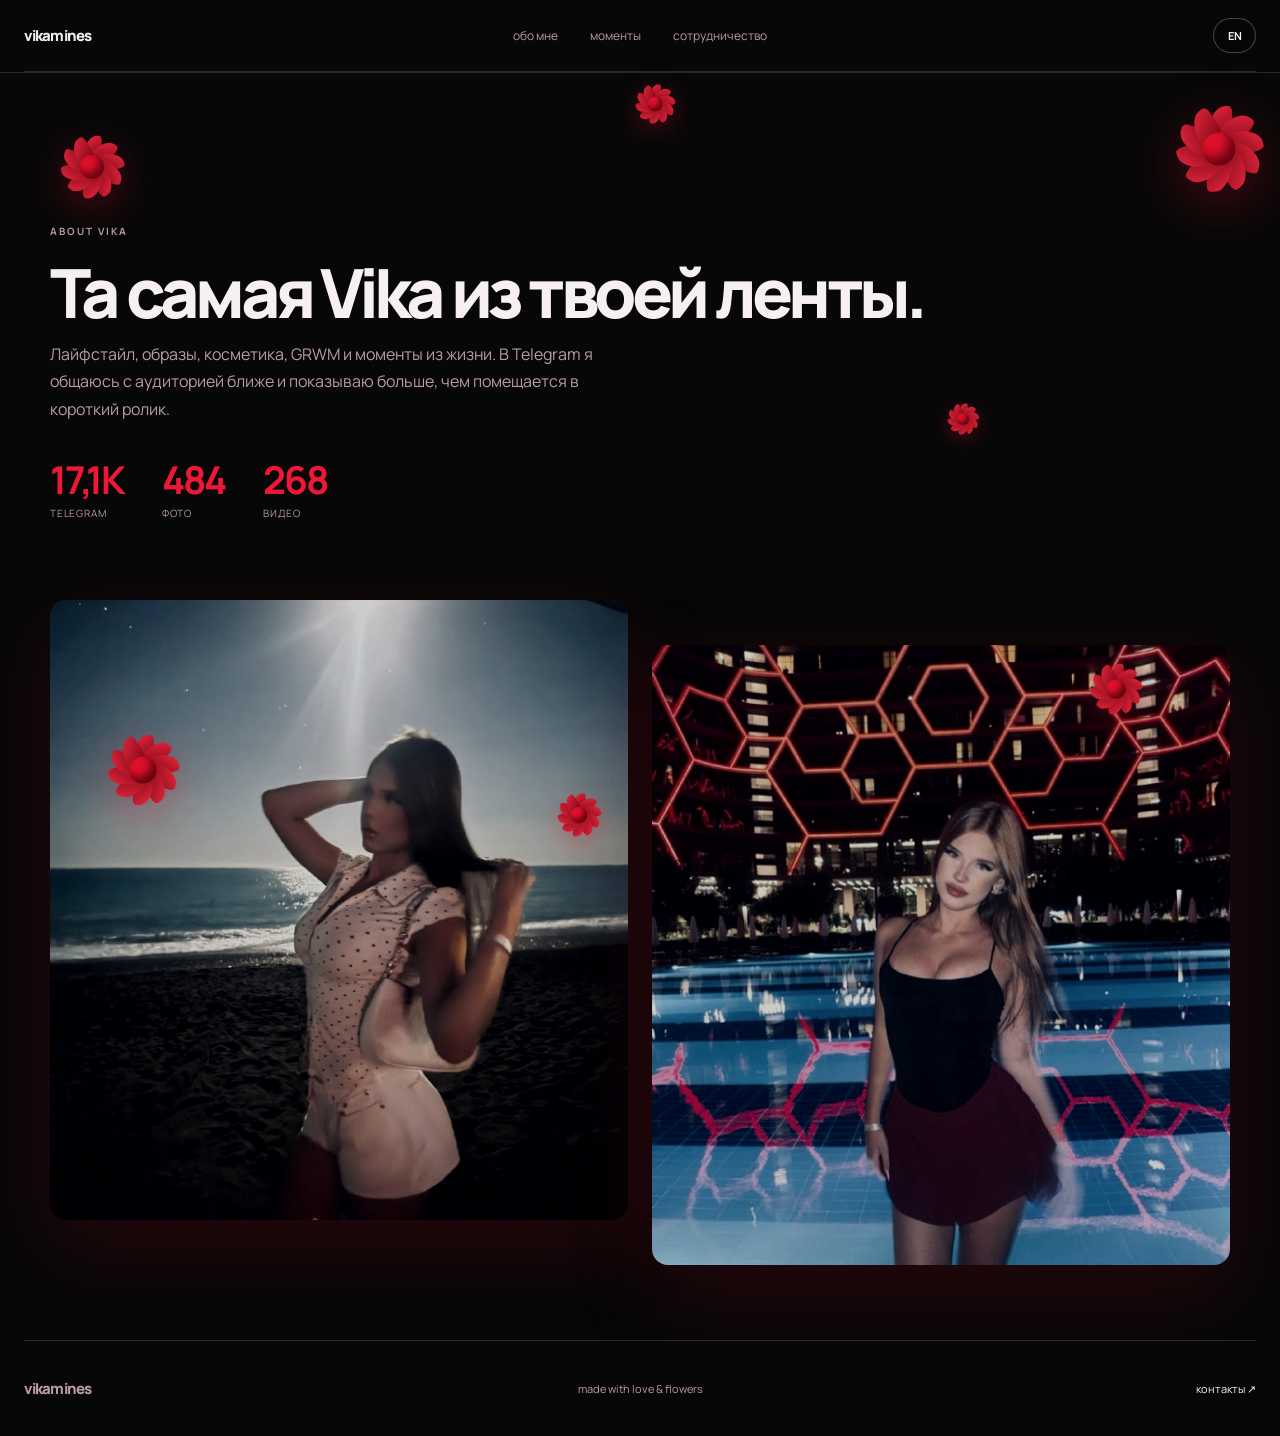
==== about.html @ ca3f32da "Add files via upload" ====
<!doctype html><html lang="ru"><head><meta charset="utf-8"><meta name="viewport" content="width=device-width,initial-scale=1"><title>Обо мне | Vikamines</title><link rel="icon" href="favicon.jpg"><link rel="stylesheet" href="styles.css"></head><body>
<div class="flowers" aria-hidden="true"></div><div class="page-header"><header class="site-header"><a class="logo" href="index.html">vikamines</a><nav><a href="about.html">обо мне</a><a href="portfolio.html">моменты</a><a href="services.html">сотрудничество</a></nav><button class="lang-button" type="button" data-lang-toggle>EN</button></header></div>
<main class="page-main"><section class="page-hero reveal"><p class="eyebrow">about vika</p><h1 data-ru="Та самая Vika из твоей ленты." data-en="The Vika from your feed.">Та самая Vika из твоей ленты.</h1><p data-ru="Лайфстайл, образы, косметика, GRWM и моменты из жизни. В Telegram я общаюсь с аудиторией ближе и показываю больше, чем помещается в короткий ролик." data-en="Lifestyle, looks, beauty, GRWM and everyday moments. Telegram is where I stay closer to my audience and share more than fits into a short video.">Лайфстайл, образы, косметика, GRWM и моменты из жизни. В Telegram я общаюсь с аудиторией ближе и показываю больше, чем помещается в короткий ролик.</p><div class="stats"><div><strong>17,1K</strong><span>Telegram</span></div><div><strong>484</strong><span>фото</span></div><div><strong>268</strong><span>видео</span></div></div></section>
<section class="page-grid"><figure class="photo reveal"><img src="assets/images/vika-2.jpg" alt="Vikamines у моря"></figure><figure class="photo reveal"><img src="assets/images/vika-6.jpg" alt="Vikamines у бассейна"></figure></section></main>
<footer><a class="logo" href="index.html">vikamines</a><span>made with love &amp; flowers</span><a href="contact.html">контакты ↗</a></footer><script src="lang.js" defer></script><script src="motion.js" defer></script></body></html>
---- styles.css ----
@import url('https://fonts.googleapis.com/css2?family=Manrope:wght@400;500;600;700;800&display=swap');

:root { --ink:#f7f0f2; --muted:#b99ca3; --paper:#070707; --soft:#21070c; --pink:#d20d27; --deep:#ed1836; --line:rgba(255,255,255,.14); --ease:cubic-bezier(.16,1,.3,1); }
* { box-sizing:border-box; }
html { scroll-behavior:smooth; background:var(--paper); }
body { margin:0; overflow-x:hidden; color:var(--ink); background:var(--paper); font-family:Manrope,Arial,sans-serif; }
a { color:inherit; text-decoration:none; }
img { width:100%; height:100%; display:block; object-fit:cover; }
.site-header,footer { width:min(1380px,calc(100% - 48px)); margin:auto; display:grid; grid-template-columns:1fr auto 1fr; align-items:center; }
.site-header { position:absolute; z-index:20; left:50%; translate:-50% 0; height:72px; border-bottom:1px solid var(--line); }
.logo { font-size:15px; font-weight:800; letter-spacing:-.06em; }
nav { display:flex; gap:32px; color:var(--muted); font-size:12px; }
nav a,.lang-button { transition:color .2s,transform .2s var(--ease); }
.lang-button { justify-self:end; min-width:43px; padding:9px 12px; border:1px solid rgba(255,255,255,.25); border-radius:999px; color:var(--ink); background:rgba(7,7,7,.62); font:700 11px Manrope; cursor:pointer; }
.hero { position:relative; min-height:100dvh; display:grid; grid-template-columns:1.05fr .95fr; align-items:center; gap:5vw; padding:72px max(24px,calc((100vw - 1380px)/2)) 0; overflow:hidden; background:radial-gradient(circle at 76% 42%,#320710 0, #10080a 31%, #070707 67%); }
.hero::before { content:""; position:absolute; inset:0; opacity:.34; background-image:repeating-linear-gradient(105deg,transparent 0 38px,rgba(255,255,255,.02) 39px 40px); }
.hero-copy { position:relative; z-index:3; }
.eyebrow { margin:0 0 20px; color:var(--deep); font-size:10px; font-weight:700; letter-spacing:.2em; text-transform:uppercase; }
h1,h2,blockquote { text-wrap:balance; }
h1 { margin:0; font-size:clamp(4rem,10vw,9.5rem); line-height:.8; letter-spacing:-.09em; font-weight:800; }
.kinetic-title span { display:inline-block; opacity:0; transform:translateY(70%) rotate(5deg); animation:letter-in .85s var(--ease) forwards; animation-delay:calc(var(--i)*55ms + 100ms); }
.lead { max-width:380px; margin:28px 0 0; color:var(--muted); font-size:clamp(1rem,1.5vw,1.25rem); line-height:1.45; }
.hero-actions { display:flex; align-items:center; gap:25px; margin-top:32px; }
.button { display:inline-flex; min-height:50px; align-items:center; padding:0 24px; border-radius:999px; color:#fff; background:#d20d27; box-shadow:0 15px 40px rgba(210,13,39,.25); font-size:13px; font-weight:700; transition:transform .2s var(--ease),background .2s; }
.text-link,.line-link { font-size:13px; }
.hero-collage { position:relative; z-index:2; width:min(35vw,510px); height:min(78vh,700px); justify-self:end; transform:translate3d(var(--px,0),var(--py,0),0); transition:transform .5s var(--ease); }
.photo { overflow:hidden; margin:0; background:var(--soft); box-shadow:0 28px 80px rgba(125,7,23,.25); }
.photo-back,.photo-main { position:absolute; border:8px solid rgba(255,255,255,.09); }
.photo-back { left:-22%; top:10%; width:56%; aspect-ratio:.75; border-radius:48% 48% 16px 16px; rotate:-8deg; animation:photo-left 1.2s .25s var(--ease) both; }
.photo-main { right:0; top:0; width:77%; height:89%; border-radius:48% 48% 16px 16px; clip-path:inset(0 0 100% 0 round 48% 48% 16px 16px); animation:photo-open 1.25s .15s var(--ease) forwards; }
.photo img { filter:saturate(.68) contrast(1.12) brightness(.8); }
.photo-main img { object-position:50% 40%; }
.handwriting { position:absolute; right:-2%; bottom:3%; color:var(--deep); font:700 clamp(1.1rem,1.8vw,1.55rem) cursive; rotate:-8deg; animation:float 4s ease-in-out infinite alternate; }
.marquee { position:relative; z-index:5; overflow:hidden; rotate:-1deg; scale:1.02; border-block:1px solid rgba(255,255,255,.12); color:#fff; background:#d20d27; }
.marquee div { width:max-content; padding:14px 0; font-size:12px; font-weight:800; letter-spacing:.14em; word-spacing:18px; animation:marquee 22s linear infinite; }
.section { width:min(1380px,calc(100% - 48px)); margin:auto; padding-block:125px; }
.about-preview { min-height:100dvh; display:grid; grid-template-columns:1.08fr .92fr; align-items:center; gap:clamp(54px,9vw,150px); }
.photo-pair { position:relative; min-height:700px; }
.photo-pair .tall { position:absolute; inset:0 auto auto 0; width:62%; height:88%; border-radius:16px 16px 46% 16px; }
.photo-pair .small { position:absolute; right:0; bottom:0; width:47%; height:50%; border:8px solid var(--paper); border-radius:16px 44% 16px 16px; }
.section-copy h2,.section-heading h2,.socials h2,.page-hero h1 { margin:0; font-size:clamp(2.8rem,5.3vw,5.4rem); line-height:.96; letter-spacing:-.07em; }
.section-copy>p:not(.eyebrow),.section-heading p,.page-copy p { max-width:520px; color:var(--muted); line-height:1.7; }
.stats { display:grid; grid-template-columns:repeat(3,auto); justify-content:start; gap:clamp(20px,3vw,42px); margin-top:38px; }
.stats div { display:flex; flex-direction:column; gap:7px; }
.stats strong { color:var(--deep); font-size:clamp(1.7rem,3vw,2.8rem); line-height:1; letter-spacing:-.06em; }
.stats span { color:var(--muted); font-size:10px; text-transform:uppercase; letter-spacing:.08em; }
.line-link { display:inline-flex; margin-top:36px; padding-bottom:8px; border-bottom:1px solid rgba(137,49,92,.35); }
.gallery-section { border-top:1px solid var(--line); }
.section-heading { margin-bottom:65px; }
.gallery { display:grid; grid-template-columns:.82fr 1.18fr .72fr; align-items:end; gap:clamp(16px,2.3vw,34px); }
.gallery .photo { border:8px solid #161012; border-radius:16px; }
.gallery .photo:nth-child(1) { height:500px; rotate:-2.5deg; }
.gallery .photo:nth-child(2) { height:650px; translate:0 28px; }
.gallery .photo:nth-child(3) { height:440px; rotate:3deg; translate:0 -26px; }
.quote { min-height:75dvh; display:grid; place-content:center; text-align:center; background:radial-gradient(circle,rgba(169,0,25,.27),transparent 56%); }
.quote blockquote { margin:0; color:var(--deep); font-size:clamp(3.6rem,9vw,8.7rem); line-height:.95; letter-spacing:-.08em; font-weight:800; }
.quote p { color:var(--muted); }
.socials h2 { margin-bottom:65px; }
.social-list { border-top:1px solid var(--line); }
.social-list a { position:relative; isolation:isolate; display:grid; grid-template-columns:1fr .7fr auto; align-items:center; min-height:128px; overflow:hidden; border-bottom:1px solid var(--line); }
.social-list a::before { content:""; position:absolute; inset:0; z-index:-1; background:#d20d27; translate:0 102%; transition:translate .42s var(--ease); }
.social-list strong { font-size:clamp(2.3rem,5vw,5rem); letter-spacing:-.06em; }
.social-list span { color:var(--muted); font-size:13px; }
.social-list i { color:var(--deep); font-size:30px; font-style:normal; transition:transform .3s var(--ease); }
footer { min-height:96px; border-top:1px solid var(--line); color:var(--muted); font-size:11px; }
footer a:last-child { justify-self:end; color:var(--ink); }
.flowers { position:fixed; inset:0; z-index:12; overflow:hidden; pointer-events:none; }
.flower { position:absolute; width:82px; aspect-ratio:1; scale:var(--s); animation:flower-drift 7s ease-in-out infinite alternate; filter:drop-shadow(0 14px 24px rgba(210,13,39,.3)); }
.flower i { position:absolute; left:36%; top:3%; width:29%; height:54%; transform-origin:50% 88%; border-radius:72% 14% 72% 28%; background:linear-gradient(145deg,#ef2942,#760511 78%); }
.flower i:nth-child(2){rotate:36deg}.flower i:nth-child(3){rotate:72deg}.flower i:nth-child(4){rotate:108deg}.flower i:nth-child(5){rotate:144deg}.flower i:nth-child(6){rotate:180deg}.flower i:nth-child(7){rotate:216deg}.flower i:nth-child(8){rotate:252deg}.flower i:nth-child(9){rotate:288deg}.flower i:nth-child(10){rotate:324deg}
.flower b { position:absolute; inset:32%; border-radius:50%; background:#df102b; box-shadow:inset -6px -7px 10px #65040f; }
.reveal { opacity:0; transform:translateY(42px) scale(.985); transition:opacity .8s var(--ease),transform .8s var(--ease); }
.reveal.is-visible { opacity:1; transform:none; }
.page-header { position:relative; border-bottom:1px solid var(--line); background:rgba(7,7,7,.92); }
.page-header .site-header { position:relative; left:auto; translate:none; }
.page-main { min-height:calc(100dvh - 168px); }
.page-hero { width:min(1180px,calc(100% - 48px)); margin:auto; padding:150px 0 80px; }
.page-hero p { max-width:600px; color:var(--muted); line-height:1.7; }
.page-grid { width:min(1180px,calc(100% - 48px)); margin:0 auto 120px; display:grid; grid-template-columns:repeat(2,1fr); gap:24px; }
.page-grid figure { height:620px; border-radius:16px; }
.page-grid figure:nth-child(even) { translate:0 45px; }
.page-copy { width:min(760px,calc(100% - 48px)); margin:0 auto 130px; }
.contact-card { padding:45px; border:1px solid var(--line); border-radius:16px; background:#16070a; }

@keyframes letter-in { to { opacity:1; transform:none; } }
@keyframes photo-open { to { clip-path:inset(0 0 0 0 round 48% 48% 16px 16px); } }
@keyframes photo-left { from { opacity:0; transform:translate(-35px,35px) rotate(-6deg); } to { opacity:1; transform:none; } }
@keyframes float { to { transform:translateY(-10px) rotate(3deg); } }
@keyframes marquee { to { transform:translateX(-50%); } }
@keyframes flower-drift { to { transform:translate(12px,-18px) rotate(14deg) scale(1.04); } }

@media (hover:hover) and (pointer:fine) {
  nav a:hover,.lang-button:hover { color:var(--deep); transform:translateY(-1px); }
  .button:hover { transform:translateY(-2px) scale(1.015); background:#eb1733; }
  .photo img { transition:transform .75s var(--ease),filter .75s; }
  .photo:hover img { transform:scale(1.04); filter:saturate(1.05); }
  .social-list a:hover::before { translate:0; }
  .social-list a:hover,.social-list a:hover span,.social-list a:hover i { color:#fff; }
  .social-list a:hover i { transform:rotate(45deg); }
}
.button:active,.lang-button:active { transform:scale(.98); }
:focus-visible { outline:2px solid var(--deep); outline-offset:4px; }

@media (max-width:767px) {
  .site-header,footer,.section { width:calc(100% - 32px); }
  .site-header { grid-template-columns:1fr auto; } nav { display:none; }
  .hero { grid-template-columns:1fr; align-content:start; padding:130px 16px 0; }
  h1 { font-size:clamp(3.35rem,18vw,5.2rem); }
  .hero-actions { gap:14px; flex-wrap:wrap; }
  .hero-collage { position:absolute; right:0; bottom:-14vh; width:min(80vw,390px); height:58vh; opacity:.9; }
  .about-preview { grid-template-columns:1fr; gap:60px; padding-block:95px; }
  .photo-pair { min-height:540px; }
  .section-copy h2,.section-heading h2,.socials h2,.page-hero h1 { font-size:clamp(2.7rem,13vw,4rem); }
  .gallery { grid-template-columns:1fr 1fr; gap:12px; }
  .gallery .photo:nth-child(1) { height:380px; }
  .gallery .photo:nth-child(2) { height:430px; }
  .gallery .photo:nth-child(3) { grid-column:1/-1; width:68%; height:360px; justify-self:center; margin-top:40px; }
  .social-list a { grid-template-columns:1fr auto; min-height:100px; }
  .social-list span { display:none; }
  footer { grid-template-columns:1fr 1fr; } footer span { display:none; }
  .flower { width:56px; opacity:.75; }
  .page-hero { padding-top:120px; }
  .page-grid { grid-template-columns:1fr; }
  .page-grid figure,.page-grid figure:nth-child(even) { height:520px; translate:none; }
}
@media (prefers-reduced-motion:reduce) {
  html { scroll-behavior:auto; }
  *,*::before,*::after { animation-duration:.01ms!important; animation-iteration-count:1!important; transition-duration:.01ms!important; }
  .kinetic-title span,.photo-main,.photo-back,.reveal { opacity:1; transform:none; clip-path:none; }
}
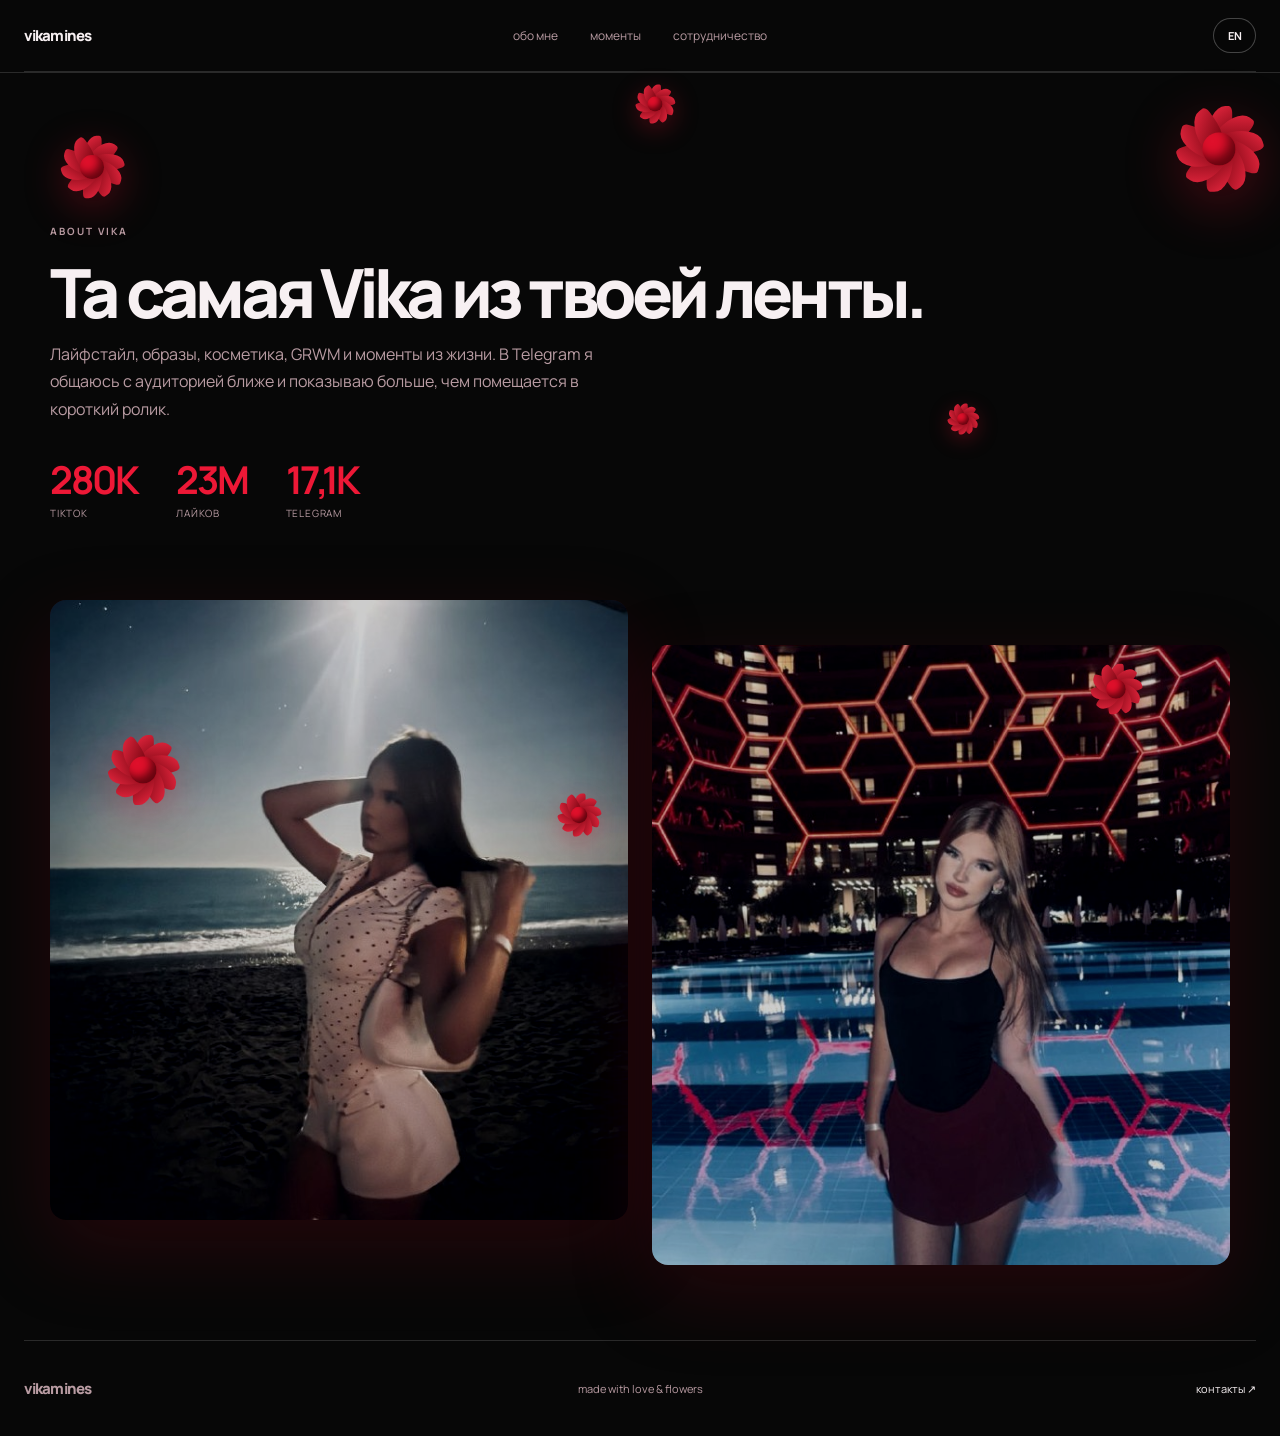
==== commit 376e41f0: "Add files via upload" ====
--- a/about.html
+++ b/about.html
@@ -1,5 +1,5 @@
 <!doctype html><html lang="ru"><head><meta charset="utf-8"><meta name="viewport" content="width=device-width,initial-scale=1"><title>Обо мне | Vikamines</title><link rel="icon" href="favicon.jpg"><link rel="stylesheet" href="styles.css"></head><body>
 <div class="flowers" aria-hidden="true"></div><div class="page-header"><header class="site-header"><a class="logo" href="index.html">vikamines</a><nav><a href="about.html">обо мне</a><a href="portfolio.html">моменты</a><a href="services.html">сотрудничество</a></nav><button class="lang-button" type="button" data-lang-toggle>EN</button></header></div>
-<main class="page-main"><section class="page-hero reveal"><p class="eyebrow">about vika</p><h1 data-ru="Та самая Vika из твоей ленты." data-en="The Vika from your feed.">Та самая Vika из твоей ленты.</h1><p data-ru="Лайфстайл, образы, косметика, GRWM и моменты из жизни. В Telegram я общаюсь с аудиторией ближе и показываю больше, чем помещается в короткий ролик." data-en="Lifestyle, looks, beauty, GRWM and everyday moments. Telegram is where I stay closer to my audience and share more than fits into a short video.">Лайфстайл, образы, косметика, GRWM и моменты из жизни. В Telegram я общаюсь с аудиторией ближе и показываю больше, чем помещается в короткий ролик.</p><div class="stats"><div><strong>17,1K</strong><span>Telegram</span></div><div><strong>484</strong><span>фото</span></div><div><strong>268</strong><span>видео</span></div></div></section>
+<main class="page-main"><section class="page-hero reveal"><p class="eyebrow">about vika</p><h1 data-ru="Та самая Vika из твоей ленты." data-en="The Vika from your feed.">Та самая Vika из твоей ленты.</h1><p data-ru="Лайфстайл, образы, косметика, GRWM и моменты из жизни. В Telegram я общаюсь с аудиторией ближе и показываю больше, чем помещается в короткий ролик." data-en="Lifestyle, looks, beauty, GRWM and everyday moments. Telegram is where I stay closer to my audience and share more than fits into a short video.">Лайфстайл, образы, косметика, GRWM и моменты из жизни. В Telegram я общаюсь с аудиторией ближе и показываю больше, чем помещается в короткий ролик.</p><div class="stats"><div><strong>280K</strong><span>TikTok</span></div><div><strong>23M</strong><span>лайков</span></div><div><strong>17,1K</strong><span>Telegram</span></div></div></section>
 <section class="page-grid"><figure class="photo reveal"><img src="assets/images/vika-2.jpg" alt="Vikamines у моря"></figure><figure class="photo reveal"><img src="assets/images/vika-6.jpg" alt="Vikamines у бассейна"></figure></section></main>
 <footer><a class="logo" href="index.html">vikamines</a><span>made with love &amp; flowers</span><a href="contact.html">контакты ↗</a></footer><script src="lang.js" defer></script><script src="motion.js" defer></script></body></html>
--- a/styles.css
+++ b/styles.css
@@ -81,6 +81,21 @@
 .page-grid figure:nth-child(even) { translate:0 45px; }
 .page-copy { width:min(760px,calc(100% - 48px)); margin:0 auto 130px; }
 .contact-card { padding:45px; border:1px solid var(--line); border-radius:16px; background:#16070a; }
+.collab { padding-top:70px; }
+.collab-card { position:relative; overflow:hidden; display:grid; grid-template-columns:.82fr 1.18fr; gap:clamp(45px,7vw,100px); padding:clamp(34px,5vw,72px); border:1px solid rgba(237,24,54,.38); border-radius:16px; background:radial-gradient(circle at 0 0,rgba(210,13,39,.28),transparent 42%),#11090b; box-shadow:0 35px 100px rgba(125,7,23,.2); }
+.collab-card::after { content:"✦"; position:absolute; right:4%; top:4%; color:rgba(237,24,54,.34); font-size:70px; animation:float 4s ease-in-out infinite alternate; }
+.collab-copy { position:relative; z-index:1; align-self:center; }
+.collab-copy h2 { margin:0; max-width:560px; font-size:clamp(2.6rem,4.6vw,5rem); line-height:.96; letter-spacing:-.07em; }
+.collab-copy>p:not(.eyebrow) { max-width:450px; color:var(--muted); line-height:1.65; }
+.collab-form { position:relative; z-index:1; display:grid; grid-template-columns:1fr 1fr; gap:18px; }
+.collab-form label { display:flex; flex-direction:column; gap:8px; color:#d9c6cb; font-size:11px; font-weight:700; letter-spacing:.04em; }
+.collab-form input,.collab-form textarea { width:100%; border:1px solid rgba(255,255,255,.16); border-radius:12px; outline:none; color:var(--ink); background:rgba(255,255,255,.055); padding:15px 16px; font:500 14px Manrope,Arial,sans-serif; transition:border-color .2s,background .2s; }
+.collab-form textarea { resize:vertical; min-height:120px; }
+.collab-form input::placeholder,.collab-form textarea::placeholder { color:#806d72; }
+.collab-form input:focus,.collab-form textarea:focus { border-color:#ed1836; background:rgba(255,255,255,.08); }
+.form-wide { grid-column:1/-1; }
+.collab-form .button { justify-self:start; border:0; cursor:pointer; }
+.form-status { align-self:center; margin:0; color:#d6a8b3; font-size:12px; line-height:1.45; }
 
 @keyframes letter-in { to { opacity:1; transform:none; } }
 @keyframes photo-open { to { clip-path:inset(0 0 0 0 round 48% 48% 16px 16px); } }
@@ -122,6 +137,9 @@
   .page-hero { padding-top:120px; }
   .page-grid { grid-template-columns:1fr; }
   .page-grid figure,.page-grid figure:nth-child(even) { height:520px; translate:none; }
+  .collab-card { grid-template-columns:1fr; padding:32px 20px; }
+  .collab-form { grid-template-columns:1fr; }
+  .form-wide { grid-column:auto; }
 }
 @media (prefers-reduced-motion:reduce) {
   html { scroll-behavior:auto; }
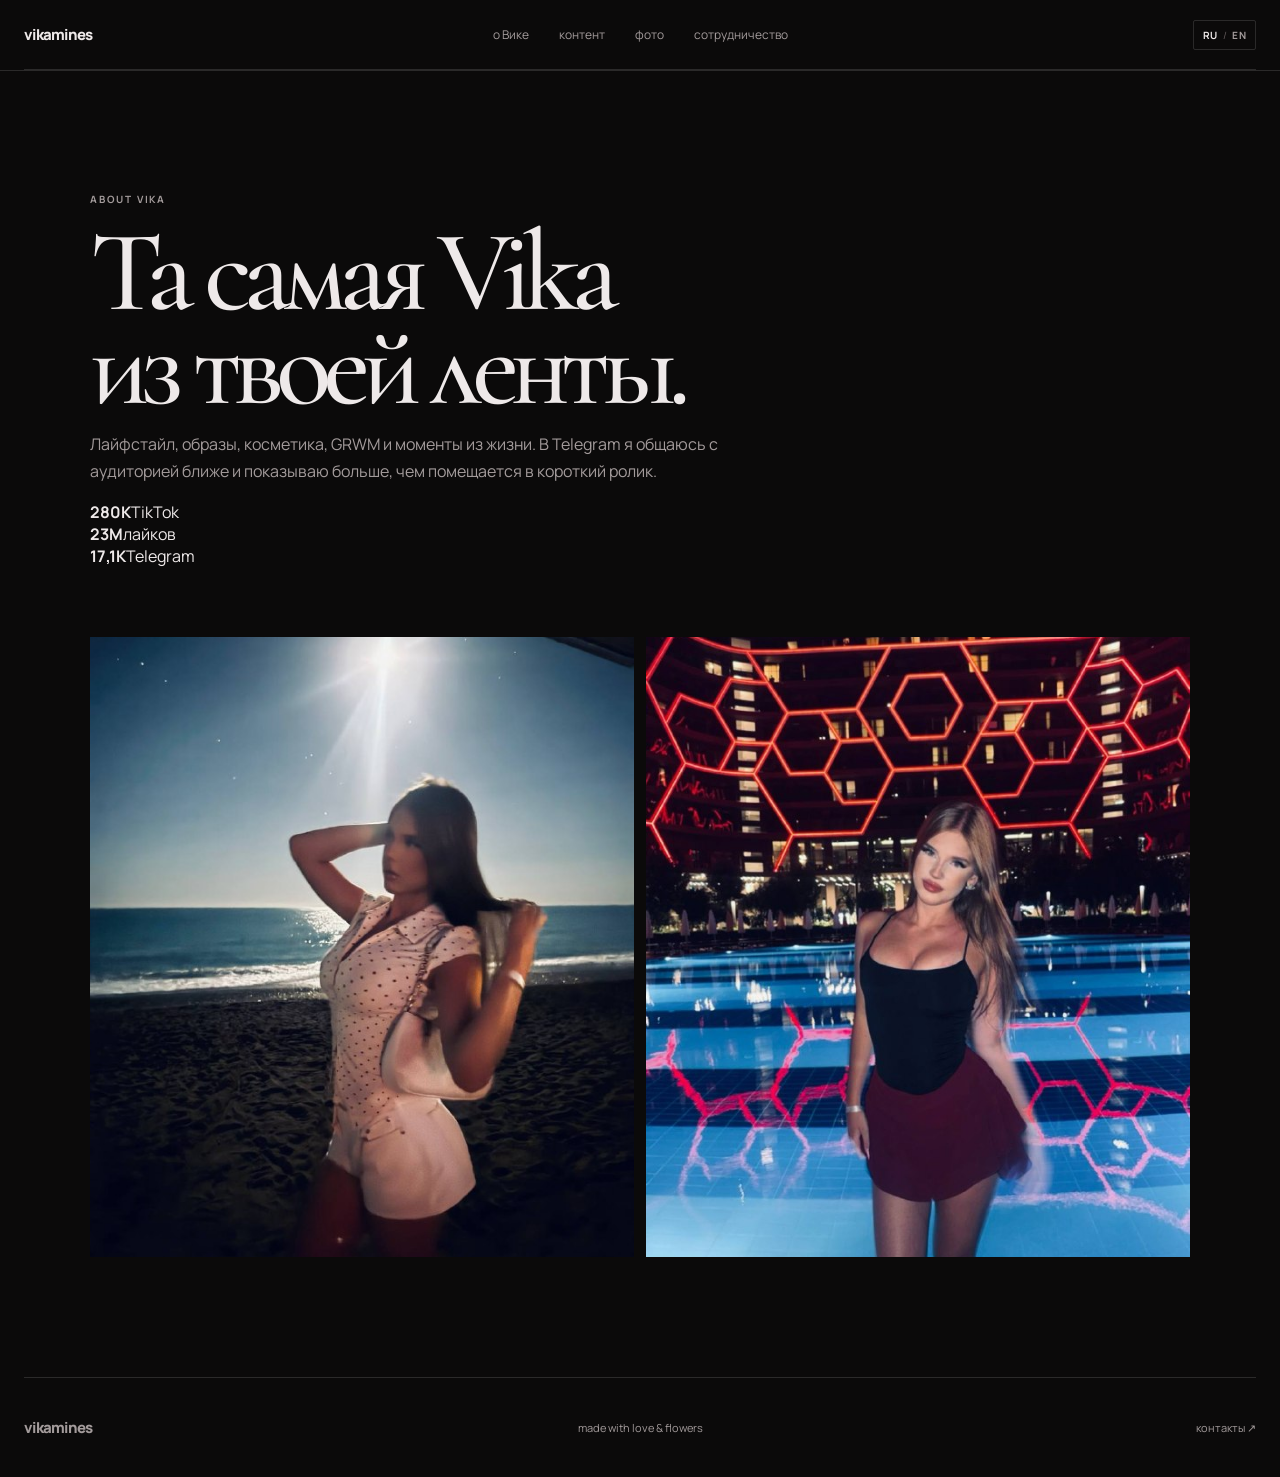
==== commit 4c8c737b: "Add files via upload" ====
--- a/about.html
+++ b/about.html
@@ -1,5 +1,5 @@
 <!doctype html><html lang="ru"><head><meta charset="utf-8"><meta name="viewport" content="width=device-width,initial-scale=1"><title>Обо мне | Vikamines</title><link rel="icon" href="favicon.jpg"><link rel="stylesheet" href="styles.css"></head><body>
-<div class="flowers" aria-hidden="true"></div><div class="page-header"><header class="site-header"><a class="logo" href="index.html">vikamines</a><nav><a href="about.html">обо мне</a><a href="portfolio.html">моменты</a><a href="services.html">сотрудничество</a></nav><button class="lang-button" type="button" data-lang-toggle>EN</button></header></div>
+<div class="flowers" aria-hidden="true"></div><div class="page-header"><header class="site-header"><a class="logo" href="index.html">vikamines</a><nav><a href="about.html" data-ru="о Вике" data-en="about">о Вике</a><a href="services.html" data-ru="контент" data-en="content">контент</a><a href="portfolio.html" data-ru="фото" data-en="photos">фото</a><a href="contact.html" data-ru="сотрудничество" data-en="collabs">сотрудничество</a></nav><div class="header-tools"><button class="lang-button" type="button" data-lang-toggle aria-label="Switch language"><span data-lang-option="ru">RU</span><i aria-hidden="true">/</i><span data-lang-option="en">EN</span></button></div></header></div>
 <main class="page-main"><section class="page-hero reveal"><p class="eyebrow">about vika</p><h1 data-ru="Та самая Vika из твоей ленты." data-en="The Vika from your feed.">Та самая Vika из твоей ленты.</h1><p data-ru="Лайфстайл, образы, косметика, GRWM и моменты из жизни. В Telegram я общаюсь с аудиторией ближе и показываю больше, чем помещается в короткий ролик." data-en="Lifestyle, looks, beauty, GRWM and everyday moments. Telegram is where I stay closer to my audience and share more than fits into a short video.">Лайфстайл, образы, косметика, GRWM и моменты из жизни. В Telegram я общаюсь с аудиторией ближе и показываю больше, чем помещается в короткий ролик.</p><div class="stats"><div><strong>280K</strong><span>TikTok</span></div><div><strong>23M</strong><span>лайков</span></div><div><strong>17,1K</strong><span>Telegram</span></div></div></section>
 <section class="page-grid"><figure class="photo reveal"><img src="assets/images/vika-2.jpg" alt="Vikamines у моря"></figure><figure class="photo reveal"><img src="assets/images/vika-6.jpg" alt="Vikamines у бассейна"></figure></section></main>
 <footer><a class="logo" href="index.html">vikamines</a><span>made with love &amp; flowers</span><a href="contact.html">контакты ↗</a></footer><script src="lang.js" defer></script><script src="motion.js" defer></script></body></html>
--- a/styles.css
+++ b/styles.css
@@ -1,148 +1,171 @@
-@import url('https://fonts.googleapis.com/css2?family=Manrope:wght@400;500;600;700;800&display=swap');
+@import url('https://fonts.googleapis.com/css2?family=Cormorant+Garamond:ital,wght@0,500;0,600;1,500&family=Manrope:wght@400;500;600;700&display=swap');
 
-:root { --ink:#f7f0f2; --muted:#b99ca3; --paper:#070707; --soft:#21070c; --pink:#d20d27; --deep:#ed1836; --line:rgba(255,255,255,.14); --ease:cubic-bezier(.16,1,.3,1); }
-* { box-sizing:border-box; }
-html { scroll-behavior:smooth; background:var(--paper); }
-body { margin:0; overflow-x:hidden; color:var(--ink); background:var(--paper); font-family:Manrope,Arial,sans-serif; }
-a { color:inherit; text-decoration:none; }
-img { width:100%; height:100%; display:block; object-fit:cover; }
-.site-header,footer { width:min(1380px,calc(100% - 48px)); margin:auto; display:grid; grid-template-columns:1fr auto 1fr; align-items:center; }
-.site-header { position:absolute; z-index:20; left:50%; translate:-50% 0; height:72px; border-bottom:1px solid var(--line); }
-.logo { font-size:15px; font-weight:800; letter-spacing:-.06em; }
-nav { display:flex; gap:32px; color:var(--muted); font-size:12px; }
-nav a,.lang-button { transition:color .2s,transform .2s var(--ease); }
-.lang-button { justify-self:end; min-width:43px; padding:9px 12px; border:1px solid rgba(255,255,255,.25); border-radius:999px; color:var(--ink); background:rgba(7,7,7,.62); font:700 11px Manrope; cursor:pointer; }
-.hero { position:relative; min-height:100dvh; display:grid; grid-template-columns:1.05fr .95fr; align-items:center; gap:5vw; padding:72px max(24px,calc((100vw - 1380px)/2)) 0; overflow:hidden; background:radial-gradient(circle at 76% 42%,#320710 0, #10080a 31%, #070707 67%); }
-.hero::before { content:""; position:absolute; inset:0; opacity:.34; background-image:repeating-linear-gradient(105deg,transparent 0 38px,rgba(255,255,255,.02) 39px 40px); }
-.hero-copy { position:relative; z-index:3; }
-.eyebrow { margin:0 0 20px; color:var(--deep); font-size:10px; font-weight:700; letter-spacing:.2em; text-transform:uppercase; }
-h1,h2,blockquote { text-wrap:balance; }
-h1 { margin:0; font-size:clamp(4rem,10vw,9.5rem); line-height:.8; letter-spacing:-.09em; font-weight:800; }
-.kinetic-title span { display:inline-block; opacity:0; transform:translateY(70%) rotate(5deg); animation:letter-in .85s var(--ease) forwards; animation-delay:calc(var(--i)*55ms + 100ms); }
-.lead { max-width:380px; margin:28px 0 0; color:var(--muted); font-size:clamp(1rem,1.5vw,1.25rem); line-height:1.45; }
-.hero-actions { display:flex; align-items:center; gap:25px; margin-top:32px; }
-.button { display:inline-flex; min-height:50px; align-items:center; padding:0 24px; border-radius:999px; color:#fff; background:#d20d27; box-shadow:0 15px 40px rgba(210,13,39,.25); font-size:13px; font-weight:700; transition:transform .2s var(--ease),background .2s; }
-.text-link,.line-link { font-size:13px; }
-.hero-collage { position:relative; z-index:2; width:min(35vw,510px); height:min(78vh,700px); justify-self:end; transform:translate3d(var(--px,0),var(--py,0),0); transition:transform .5s var(--ease); }
-.photo { overflow:hidden; margin:0; background:var(--soft); box-shadow:0 28px 80px rgba(125,7,23,.25); }
-.photo-back,.photo-main { position:absolute; border:8px solid rgba(255,255,255,.09); }
-.photo-back { left:-22%; top:10%; width:56%; aspect-ratio:.75; border-radius:48% 48% 16px 16px; rotate:-8deg; animation:photo-left 1.2s .25s var(--ease) both; }
-.photo-main { right:0; top:0; width:77%; height:89%; border-radius:48% 48% 16px 16px; clip-path:inset(0 0 100% 0 round 48% 48% 16px 16px); animation:photo-open 1.25s .15s var(--ease) forwards; }
-.photo img { filter:saturate(.68) contrast(1.12) brightness(.8); }
-.photo-main img { object-position:50% 40%; }
-.handwriting { position:absolute; right:-2%; bottom:3%; color:var(--deep); font:700 clamp(1.1rem,1.8vw,1.55rem) cursive; rotate:-8deg; animation:float 4s ease-in-out infinite alternate; }
-.marquee { position:relative; z-index:5; overflow:hidden; rotate:-1deg; scale:1.02; border-block:1px solid rgba(255,255,255,.12); color:#fff; background:#d20d27; }
-.marquee div { width:max-content; padding:14px 0; font-size:12px; font-weight:800; letter-spacing:.14em; word-spacing:18px; animation:marquee 22s linear infinite; }
-.section { width:min(1380px,calc(100% - 48px)); margin:auto; padding-block:125px; }
-.about-preview { min-height:100dvh; display:grid; grid-template-columns:1.08fr .92fr; align-items:center; gap:clamp(54px,9vw,150px); }
-.photo-pair { position:relative; min-height:700px; }
-.photo-pair .tall { position:absolute; inset:0 auto auto 0; width:62%; height:88%; border-radius:16px 16px 46% 16px; }
-.photo-pair .small { position:absolute; right:0; bottom:0; width:47%; height:50%; border:8px solid var(--paper); border-radius:16px 44% 16px 16px; }
-.section-copy h2,.section-heading h2,.socials h2,.page-hero h1 { margin:0; font-size:clamp(2.8rem,5.3vw,5.4rem); line-height:.96; letter-spacing:-.07em; }
-.section-copy>p:not(.eyebrow),.section-heading p,.page-copy p { max-width:520px; color:var(--muted); line-height:1.7; }
-.stats { display:grid; grid-template-columns:repeat(3,auto); justify-content:start; gap:clamp(20px,3vw,42px); margin-top:38px; }
-.stats div { display:flex; flex-direction:column; gap:7px; }
-.stats strong { color:var(--deep); font-size:clamp(1.7rem,3vw,2.8rem); line-height:1; letter-spacing:-.06em; }
-.stats span { color:var(--muted); font-size:10px; text-transform:uppercase; letter-spacing:.08em; }
-.line-link { display:inline-flex; margin-top:36px; padding-bottom:8px; border-bottom:1px solid rgba(137,49,92,.35); }
-.gallery-section { border-top:1px solid var(--line); }
-.section-heading { margin-bottom:65px; }
-.gallery { display:grid; grid-template-columns:.82fr 1.18fr .72fr; align-items:end; gap:clamp(16px,2.3vw,34px); }
-.gallery .photo { border:8px solid #161012; border-radius:16px; }
-.gallery .photo:nth-child(1) { height:500px; rotate:-2.5deg; }
-.gallery .photo:nth-child(2) { height:650px; translate:0 28px; }
-.gallery .photo:nth-child(3) { height:440px; rotate:3deg; translate:0 -26px; }
-.quote { min-height:75dvh; display:grid; place-content:center; text-align:center; background:radial-gradient(circle,rgba(169,0,25,.27),transparent 56%); }
-.quote blockquote { margin:0; color:var(--deep); font-size:clamp(3.6rem,9vw,8.7rem); line-height:.95; letter-spacing:-.08em; font-weight:800; }
-.quote p { color:var(--muted); }
-.socials h2 { margin-bottom:65px; }
-.social-list { border-top:1px solid var(--line); }
-.social-list a { position:relative; isolation:isolate; display:grid; grid-template-columns:1fr .7fr auto; align-items:center; min-height:128px; overflow:hidden; border-bottom:1px solid var(--line); }
-.social-list a::before { content:""; position:absolute; inset:0; z-index:-1; background:#d20d27; translate:0 102%; transition:translate .42s var(--ease); }
-.social-list strong { font-size:clamp(2.3rem,5vw,5rem); letter-spacing:-.06em; }
-.social-list span { color:var(--muted); font-size:13px; }
-.social-list i { color:var(--deep); font-size:30px; font-style:normal; transition:transform .3s var(--ease); }
-footer { min-height:96px; border-top:1px solid var(--line); color:var(--muted); font-size:11px; }
-footer a:last-child { justify-self:end; color:var(--ink); }
-.flowers { position:fixed; inset:0; z-index:12; overflow:hidden; pointer-events:none; }
-.flower { position:absolute; width:82px; aspect-ratio:1; scale:var(--s); animation:flower-drift 7s ease-in-out infinite alternate; filter:drop-shadow(0 14px 24px rgba(210,13,39,.3)); }
-.flower i { position:absolute; left:36%; top:3%; width:29%; height:54%; transform-origin:50% 88%; border-radius:72% 14% 72% 28%; background:linear-gradient(145deg,#ef2942,#760511 78%); }
-.flower i:nth-child(2){rotate:36deg}.flower i:nth-child(3){rotate:72deg}.flower i:nth-child(4){rotate:108deg}.flower i:nth-child(5){rotate:144deg}.flower i:nth-child(6){rotate:180deg}.flower i:nth-child(7){rotate:216deg}.flower i:nth-child(8){rotate:252deg}.flower i:nth-child(9){rotate:288deg}.flower i:nth-child(10){rotate:324deg}
-.flower b { position:absolute; inset:32%; border-radius:50%; background:#df102b; box-shadow:inset -6px -7px 10px #65040f; }
-.reveal { opacity:0; transform:translateY(42px) scale(.985); transition:opacity .8s var(--ease),transform .8s var(--ease); }
-.reveal.is-visible { opacity:1; transform:none; }
-.page-header { position:relative; border-bottom:1px solid var(--line); background:rgba(7,7,7,.92); }
-.page-header .site-header { position:relative; left:auto; translate:none; }
-.page-main { min-height:calc(100dvh - 168px); }
-.page-hero { width:min(1180px,calc(100% - 48px)); margin:auto; padding:150px 0 80px; }
-.page-hero p { max-width:600px; color:var(--muted); line-height:1.7; }
-.page-grid { width:min(1180px,calc(100% - 48px)); margin:0 auto 120px; display:grid; grid-template-columns:repeat(2,1fr); gap:24px; }
-.page-grid figure { height:620px; border-radius:16px; }
-.page-grid figure:nth-child(even) { translate:0 45px; }
-.page-copy { width:min(760px,calc(100% - 48px)); margin:0 auto 130px; }
-.contact-card { padding:45px; border:1px solid var(--line); border-radius:16px; background:#16070a; }
-.collab { padding-top:70px; }
-.collab-card { position:relative; overflow:hidden; display:grid; grid-template-columns:.82fr 1.18fr; gap:clamp(45px,7vw,100px); padding:clamp(34px,5vw,72px); border:1px solid rgba(237,24,54,.38); border-radius:16px; background:radial-gradient(circle at 0 0,rgba(210,13,39,.28),transparent 42%),#11090b; box-shadow:0 35px 100px rgba(125,7,23,.2); }
-.collab-card::after { content:"✦"; position:absolute; right:4%; top:4%; color:rgba(237,24,54,.34); font-size:70px; animation:float 4s ease-in-out infinite alternate; }
-.collab-copy { position:relative; z-index:1; align-self:center; }
-.collab-copy h2 { margin:0; max-width:560px; font-size:clamp(2.6rem,4.6vw,5rem); line-height:.96; letter-spacing:-.07em; }
-.collab-copy>p:not(.eyebrow) { max-width:450px; color:var(--muted); line-height:1.65; }
-.collab-form { position:relative; z-index:1; display:grid; grid-template-columns:1fr 1fr; gap:18px; }
-.collab-form label { display:flex; flex-direction:column; gap:8px; color:#d9c6cb; font-size:11px; font-weight:700; letter-spacing:.04em; }
-.collab-form input,.collab-form textarea { width:100%; border:1px solid rgba(255,255,255,.16); border-radius:12px; outline:none; color:var(--ink); background:rgba(255,255,255,.055); padding:15px 16px; font:500 14px Manrope,Arial,sans-serif; transition:border-color .2s,background .2s; }
-.collab-form textarea { resize:vertical; min-height:120px; }
-.collab-form input::placeholder,.collab-form textarea::placeholder { color:#806d72; }
-.collab-form input:focus,.collab-form textarea:focus { border-color:#ed1836; background:rgba(255,255,255,.08); }
-.form-wide { grid-column:1/-1; }
-.collab-form .button { justify-self:start; border:0; cursor:pointer; }
-.form-status { align-self:center; margin:0; color:#d6a8b3; font-size:12px; line-height:1.45; }
+:root {
+  --bg:#0b0a0a;
+  --surface:#121010;
+  --wine:#1b0c0f;
+  --wine-deep:#260d12;
+  --text:#eee9e9;
+  --muted:#a39b9b;
+  --red:#a92333;
+  --red-light:#d04a5b;
+  --line:rgba(255,255,255,.13);
+  --ease:cubic-bezier(.16,1,.3,1);
+  --ease-out:cubic-bezier(.23,1,.32,1);
+}
+*{box-sizing:border-box}
+html{scroll-behavior:smooth;background:var(--bg)}
+body{margin:0;overflow-x:hidden;background:var(--bg);color:var(--text);font-family:Manrope,Arial,sans-serif}
+a{color:inherit;text-decoration:none}
+img{width:100%;height:100%;display:block;object-fit:cover}
+button,input,textarea{font:inherit}
 
-@keyframes letter-in { to { opacity:1; transform:none; } }
-@keyframes photo-open { to { clip-path:inset(0 0 0 0 round 48% 48% 16px 16px); } }
-@keyframes photo-left { from { opacity:0; transform:translate(-35px,35px) rotate(-6deg); } to { opacity:1; transform:none; } }
-@keyframes float { to { transform:translateY(-10px) rotate(3deg); } }
-@keyframes marquee { to { transform:translateX(-50%); } }
-@keyframes flower-drift { to { transform:translate(12px,-18px) rotate(14deg) scale(1.04); } }
+.site-header,footer,.section,.numbers{width:min(1240px,calc(100% - 48px));margin-inline:auto}
+.site-header{height:70px;display:grid;grid-template-columns:1fr auto 1fr;align-items:center;border-bottom:1px solid var(--line)}
+.logo{font-size:15px;font-weight:800;letter-spacing:-.05em}
+nav{display:flex;gap:30px;color:var(--muted);font-size:12px}
+.header-tools{justify-self:end;display:flex;align-items:center;gap:15px}
+.header-link{font-size:12px}
+.lang-button{display:inline-flex;width:auto;min-width:62px;height:30px;align-items:center;justify-content:center;gap:5px;padding:0 9px;border:1px solid var(--line);border-radius:2px;background:transparent;color:var(--muted);font-size:10px;font-weight:700;letter-spacing:.04em;cursor:pointer;white-space:nowrap;transition:border-color .2s ease,color .2s ease,background .2s ease}
+.lang-button i{color:#635b5c;font-style:normal;font-weight:400}
+.lang-button [data-lang-option]{transition:color .2s ease}
+.lang-button[data-language="ru"] [data-lang-option="ru"],.lang-button[data-language="en"] [data-lang-option="en"]{color:var(--text)}
+nav a,.header-link,.plain-link{transition:color .2s ease}
 
-@media (hover:hover) and (pointer:fine) {
-  nav a:hover,.lang-button:hover { color:var(--deep); transform:translateY(-1px); }
-  .button:hover { transform:translateY(-2px) scale(1.015); background:#eb1733; }
-  .photo img { transition:transform .75s var(--ease),filter .75s; }
-  .photo:hover img { transform:scale(1.04); filter:saturate(1.05); }
-  .social-list a:hover::before { translate:0; }
-  .social-list a:hover,.social-list a:hover span,.social-list a:hover i { color:#fff; }
-  .social-list a:hover i { transform:rotate(45deg); }
+.hero{width:min(1240px,calc(100% - 48px));min-height:calc(100dvh - 70px);margin:auto;display:grid;grid-template-columns:.86fr 1.14fr;gap:7vw;align-items:center;padding-block:54px}
+.eyebrow{margin:0 0 18px;color:var(--red-light);font-size:10px;font-weight:700;letter-spacing:.18em;text-transform:uppercase}
+h1,h2,blockquote{margin:0;font-family:"Cormorant Garamond",Georgia,serif;text-wrap:balance}
+h1{font-size:clamp(4.8rem,9vw,8.5rem);line-height:.82;letter-spacing:-.075em;font-weight:500}
+h1 em,h2 em{color:#bcaeaf;font-weight:500;font-style:italic}
+h1 em{display:block;margin-left:.44em;padding-bottom:.08em;line-height:.92}
+h2 em{display:inline-block;padding-bottom:.05em;line-height:1.08}
+.hero-lead{max-width:390px;margin:26px 0 0;color:var(--muted);font-size:clamp(1rem,1.4vw,1.15rem);line-height:1.55}
+.hero-actions{display:flex;align-items:center;gap:24px;margin-top:32px}
+.button{display:inline-flex;min-height:46px;align-items:center;justify-content:center;padding:0 20px;border:1px solid var(--red);border-radius:2px;background:var(--red);color:#fff;font-size:12px;font-weight:700;white-space:nowrap;cursor:pointer;transition:background .2s ease,transform .2s var(--ease)}
+.plain-link{color:var(--muted);font-size:12px}
+.hero-photo{height:min(74vh,720px);margin:0;overflow:hidden;background:#171414}
+.hero-photo img{object-position:50% 34%;filter:saturate(.76) contrast(1.03)}
+
+.numbers{display:grid;grid-template-columns:repeat(3,1fr);border-block:1px solid var(--line);background:var(--wine);box-shadow:0 0 0 100vmax var(--wine);clip-path:inset(0 -100vmax)}
+.numbers div{display:flex;align-items:baseline;gap:16px;padding:28px 0}
+.numbers div+div{padding-left:36px;border-left:1px solid var(--line)}
+.numbers strong{font-family:"Cormorant Garamond",Georgia,serif;font-size:clamp(2.2rem,3.4vw,3.3rem);font-weight:600;letter-spacing:-.045em}
+.numbers span{max-width:120px;color:var(--muted);font-size:11px;line-height:1.35}
+.section{padding-block:130px}
+h2{font-size:clamp(3rem,5.5vw,5.7rem);line-height:.92;letter-spacing:-.055em;font-weight:500}
+.intro{display:grid;grid-template-columns:.78fr 1.22fr;gap:8vw;align-items:center}
+.intro-copy p,.content-heading p,.telegram-copy p,.collab-copy p{max-width:570px;color:var(--muted);font-size:15px;line-height:1.7}
+.intro-copy p:first-of-type{margin-top:28px}
+.intro-photos{position:relative;min-height:720px}
+.media{margin:0;overflow:hidden;background:#171414}
+.intro-photos .portrait{position:absolute;left:0;top:0;width:64%;height:85%}
+.intro-photos .landscape{position:absolute;right:0;bottom:0;width:53%;height:36%;border:8px solid var(--bg)}
+.intro-photos img{filter:saturate(.75)}
+
+.content-section{display:grid;grid-template-columns:.82fr 1.18fr;gap:9vw;border-top:1px solid var(--line);background:var(--wine);box-shadow:0 0 0 100vmax var(--wine);clip-path:inset(0 -100vmax)}
+.content-heading{position:sticky;top:50px;align-self:start}
+.content-list{border-top:1px solid var(--line)}
+.content-list article{padding:30px 0;border-bottom:1px solid var(--line)}
+.content-list span{display:block;margin-bottom:9px;font-family:"Cormorant Garamond",Georgia,serif;font-size:27px;font-weight:600}
+.content-list p{max-width:600px;margin:0;color:var(--muted);font-size:14px;line-height:1.65}
+
+.rose-break{position:relative;min-height:88dvh;display:grid;place-items:center;overflow:hidden}
+.rose-photo{position:absolute;inset:70px 0;margin:0;overflow:hidden;opacity:.43}
+.rose-photo::after{content:"";position:absolute;inset:0;background:rgba(11,10,10,.28)}
+.rose-photo img{filter:saturate(.72) contrast(1.05)}
+.rose-break blockquote{position:relative;z-index:1;font-size:clamp(3.3rem,8vw,8rem);font-weight:500;font-style:italic;letter-spacing:-.055em}
+
+.gallery-section{border-top:1px solid var(--line)}
+.gallery-heading{margin-bottom:62px}
+.gallery-heading p{color:var(--muted);font-size:13px}
+.masonry-gallery{display:grid;grid-template-columns:repeat(4,1fr);grid-auto-rows:260px;gap:12px}
+.masonry-gallery .media{min-height:0}
+.masonry-gallery .tall{grid-row:span 2}
+.masonry-gallery .wide{grid-column:span 2}
+.masonry-gallery img{filter:saturate(.76);transition:filter .8s ease,transform 1s var(--ease)}
+
+.telegram-section{display:grid;grid-template-columns:.9fr 1.1fr;gap:9vw;align-items:center;border-top:1px solid var(--line)}
+.telegram-copy .button{margin-top:24px}
+.telegram-photo{height:650px;margin:0;overflow:hidden}
+.telegram-photo img{filter:saturate(.74)}
+
+.collab{display:grid;grid-template-columns:.8fr 1.2fr;gap:9vw;border-top:1px solid var(--line);background:var(--wine-deep);box-shadow:0 0 0 100vmax var(--wine-deep);clip-path:inset(0 -100vmax)}
+.collab-form{display:grid;grid-template-columns:1fr 1fr;gap:20px}
+.collab-form label{display:flex;flex-direction:column;gap:9px;color:#d4cece;font-size:11px;font-weight:600}
+.collab-form label:nth-child(4){grid-column:1/-1}
+.collab-form input,.collab-form textarea{width:100%;border:1px solid var(--line);border-radius:2px;outline:none;background:transparent;color:var(--text);padding:14px 15px;font-size:14px;transition:border-color .2s ease}
+.collab-form textarea{min-height:120px;resize:vertical}
+.collab-form input:focus,.collab-form textarea:focus{border-color:var(--red-light)}
+.collab-form .button{justify-self:start;border:0}
+.form-status{align-self:center;margin:0;color:var(--muted);font-size:12px;line-height:1.5}
+
+footer{min-height:100px;display:grid;grid-template-columns:1fr auto 1fr;align-items:center;border-top:1px solid var(--line);color:var(--muted);font-size:11px}
+footer div{display:flex;gap:24px}
+footer>a:last-child{justify-self:end}
+
+.rose-rain{position:fixed;inset:0;z-index:30;overflow:hidden;pointer-events:none}
+.falling-rose{position:absolute;top:-90px;width:48px;height:48px;opacity:0;will-change:transform,opacity;animation:rose-fall var(--duration,8s) linear forwards;transition:opacity 1.1s var(--ease-out),scale 1.1s var(--ease-out)}
+.falling-rose i{position:absolute;left:37%;top:5%;width:27%;height:51%;transform-origin:50% 86%;border-radius:72% 14% 72% 28%;background:linear-gradient(145deg,#bf3143,#681019 80%)}
+.falling-rose i:nth-child(2){rotate:36deg}.falling-rose i:nth-child(3){rotate:72deg}.falling-rose i:nth-child(4){rotate:108deg}.falling-rose i:nth-child(5){rotate:144deg}.falling-rose i:nth-child(6){rotate:180deg}.falling-rose i:nth-child(7){rotate:216deg}.falling-rose i:nth-child(8){rotate:252deg}.falling-rose i:nth-child(9){rotate:288deg}.falling-rose i:nth-child(10){rotate:324deg}
+.falling-rose b{position:absolute;inset:33%;border-radius:50%;background:#8f1c2b;box-shadow:inset -4px -5px 8px #42080f}
+@keyframes rose-fall{0%{transform:translate3d(0,-20px,0) rotate(0);opacity:0}14%{opacity:.72}86%{opacity:.72}100%{transform:translate3d(var(--drift,28px),calc(100dvh + 140px),0) rotate(var(--spin,220deg));opacity:0}}
+.falling-rose.is-evaporating{animation-play-state:paused;opacity:0!important;scale:.55}
+.rose-particle{position:fixed;left:var(--particle-x);top:var(--particle-y);z-index:31;width:var(--particle-size);height:var(--particle-size);border-radius:50%;background:rgba(176,43,61,.72);box-shadow:0 0 7px rgba(176,43,61,.26);opacity:0;pointer-events:none;will-change:transform,opacity;animation:rose-vapor var(--particle-duration) var(--ease-out) var(--particle-delay) forwards}
+.rose-particle.is-mist{background:rgba(226,182,188,.28);box-shadow:0 0 11px rgba(226,182,188,.2)}
+@keyframes rose-vapor{0%{transform:translate3d(0,0,0) rotate(0) scale(.95);opacity:.72}22%{opacity:.78}100%{transform:translate3d(var(--particle-dx),var(--particle-dy),0) rotate(var(--particle-turn)) scale(.15);opacity:0}}
+
+.reveal-up,.reveal-left,.reveal-right,.photo-reveal{opacity:0;transition:opacity 1.25s var(--ease),transform 1.25s var(--ease),clip-path 1.45s var(--ease)}
+.reveal-up{transform:translateY(22px)}
+.reveal-left{transform:translateX(-24px)}
+.reveal-right{transform:translateX(24px)}
+.photo-reveal{clip-path:inset(0 0 8% 0);transform:translateY(14px) scale(.99)}
+.is-visible{opacity:1;transform:none;clip-path:inset(0)}
+
+.page-header{border-bottom:1px solid var(--line)}
+.page-header .site-header{width:min(1240px,calc(100% - 48px));margin:auto}
+.page-main{min-height:calc(100dvh - 170px)}
+.page-hero,.page-copy,.page-grid,.socials{width:min(1100px,calc(100% - 48px));margin-inline:auto}
+.page-hero{padding-block:120px 70px}
+.page-hero p,.page-copy p{max-width:650px;color:var(--muted);line-height:1.7}
+.page-grid{display:grid;grid-template-columns:1fr 1fr;gap:12px;margin-bottom:120px}
+.page-grid figure{height:620px;margin:0;overflow:hidden}
+.page-copy{margin-bottom:120px}.contact-card{padding:32px 0;border-top:1px solid var(--line)}
+.socials{padding-block:80px}.social-list{border-top:1px solid var(--line)}
+.social-list a{display:grid;grid-template-columns:1fr .7fr auto;align-items:center;min-height:110px;border-bottom:1px solid var(--line)}
+.social-list strong{font-size:clamp(2rem,4vw,4rem)}.social-list span{color:var(--muted)}.social-list i{font-style:normal}
+
+@media(hover:hover) and (pointer:fine){
+  nav a:hover,.header-link:hover,.plain-link:hover,footer a:hover{color:var(--text)}
+  .lang-button:hover{border-color:rgba(208,74,91,.65);background:rgba(169,35,51,.08);color:var(--text)}
+  .button:hover{background:#8f1c2b;transform:translateY(-2px)}
+  .masonry-gallery figure:hover img{filter:saturate(.92);transform:scale(1.012)}
 }
-.button:active,.lang-button:active { transform:scale(.98); }
-:focus-visible { outline:2px solid var(--deep); outline-offset:4px; }
+.button:active{transform:scale(.98)}
+:focus-visible{outline:2px solid var(--red-light);outline-offset:4px}
 
-@media (max-width:767px) {
-  .site-header,footer,.section { width:calc(100% - 32px); }
-  .site-header { grid-template-columns:1fr auto; } nav { display:none; }
-  .hero { grid-template-columns:1fr; align-content:start; padding:130px 16px 0; }
-  h1 { font-size:clamp(3.35rem,18vw,5.2rem); }
-  .hero-actions { gap:14px; flex-wrap:wrap; }
-  .hero-collage { position:absolute; right:0; bottom:-14vh; width:min(80vw,390px); height:58vh; opacity:.9; }
-  .about-preview { grid-template-columns:1fr; gap:60px; padding-block:95px; }
-  .photo-pair { min-height:540px; }
-  .section-copy h2,.section-heading h2,.socials h2,.page-hero h1 { font-size:clamp(2.7rem,13vw,4rem); }
-  .gallery { grid-template-columns:1fr 1fr; gap:12px; }
-  .gallery .photo:nth-child(1) { height:380px; }
-  .gallery .photo:nth-child(2) { height:430px; }
-  .gallery .photo:nth-child(3) { grid-column:1/-1; width:68%; height:360px; justify-self:center; margin-top:40px; }
-  .social-list a { grid-template-columns:1fr auto; min-height:100px; }
-  .social-list span { display:none; }
-  footer { grid-template-columns:1fr 1fr; } footer span { display:none; }
-  .flower { width:56px; opacity:.75; }
-  .page-hero { padding-top:120px; }
-  .page-grid { grid-template-columns:1fr; }
-  .page-grid figure,.page-grid figure:nth-child(even) { height:520px; translate:none; }
-  .collab-card { grid-template-columns:1fr; padding:32px 20px; }
-  .collab-form { grid-template-columns:1fr; }
-  .form-wide { grid-column:auto; }
+@media(max-width:767px){
+  .site-header,footer,.section,.numbers,.hero{width:calc(100% - 32px)}
+  .site-header{grid-template-columns:1fr auto}nav{display:none}.header-link{display:none}.header-tools{gap:0}
+  .hero{min-height:auto;grid-template-columns:1fr;gap:48px;padding-block:70px}
+  h1{font-size:clamp(4.4rem,21vw,6rem)}h1 em{margin-left:.22em}
+  .hero-photo{height:62dvh;order:-1}.hero-photo img{object-position:50% 26%}
+  .numbers{grid-template-columns:1fr}.numbers div{padding:18px 0}.numbers div+div{padding-left:0;border-left:0;border-top:1px solid var(--line)}
+  .section{padding-block:88px}h2{font-size:clamp(2.5rem,12vw,4rem)}
+  .intro,.content-section,.telegram-section,.collab{grid-template-columns:1fr;gap:56px}
+  .intro-photos{min-height:540px}.content-heading{position:static}
+  .rose-break{min-height:68dvh}.rose-photo{inset:30px 0}
+  .masonry-gallery{grid-template-columns:1fr 1fr;grid-auto-rows:210px;gap:8px}.masonry-gallery .wide{grid-column:span 2}
+  .telegram-photo{height:530px;order:-1}
+  .collab-form{grid-template-columns:1fr}.collab-form label:nth-child(4){grid-column:auto}
+  footer{grid-template-columns:1fr 1fr}footer div{display:none}
+  .falling-rose{width:42px;height:42px}
+  .reveal-left,.reveal-right{transform:translateY(18px)}
+  .page-grid{grid-template-columns:1fr}.page-grid figure{height:520px}
 }
-@media (prefers-reduced-motion:reduce) {
-  html { scroll-behavior:auto; }
-  *,*::before,*::after { animation-duration:.01ms!important; animation-iteration-count:1!important; transition-duration:.01ms!important; }
-  .kinetic-title span,.photo-main,.photo-back,.reveal { opacity:1; transform:none; clip-path:none; }
+
+@media(prefers-reduced-motion:reduce){
+  html{scroll-behavior:auto}
+  *,*::before,*::after{animation-duration:.01ms!important;animation-iteration-count:1!important;transition-duration:.01ms!important}
+  .reveal-up,.reveal-left,.reveal-right,.photo-reveal{opacity:1;transform:none;clip-path:none}
+  .rose-rain{display:none}
 }
